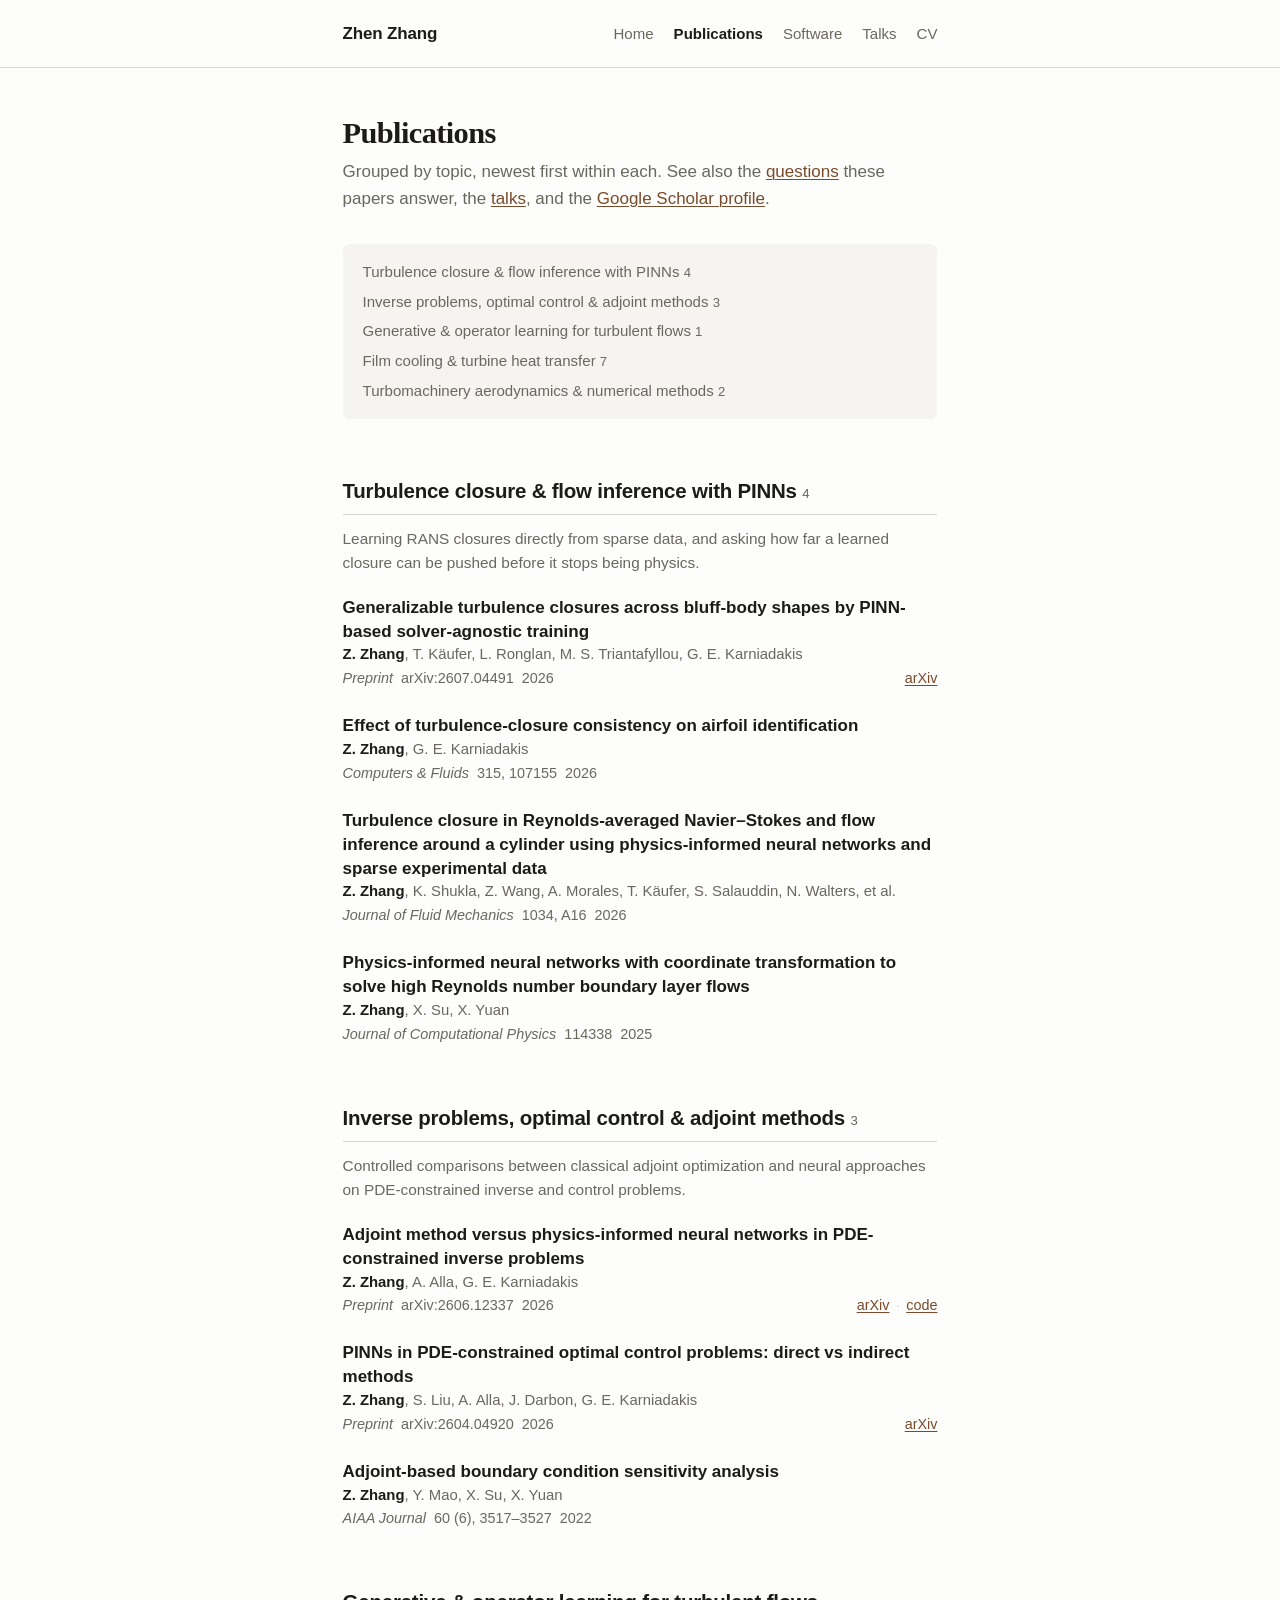
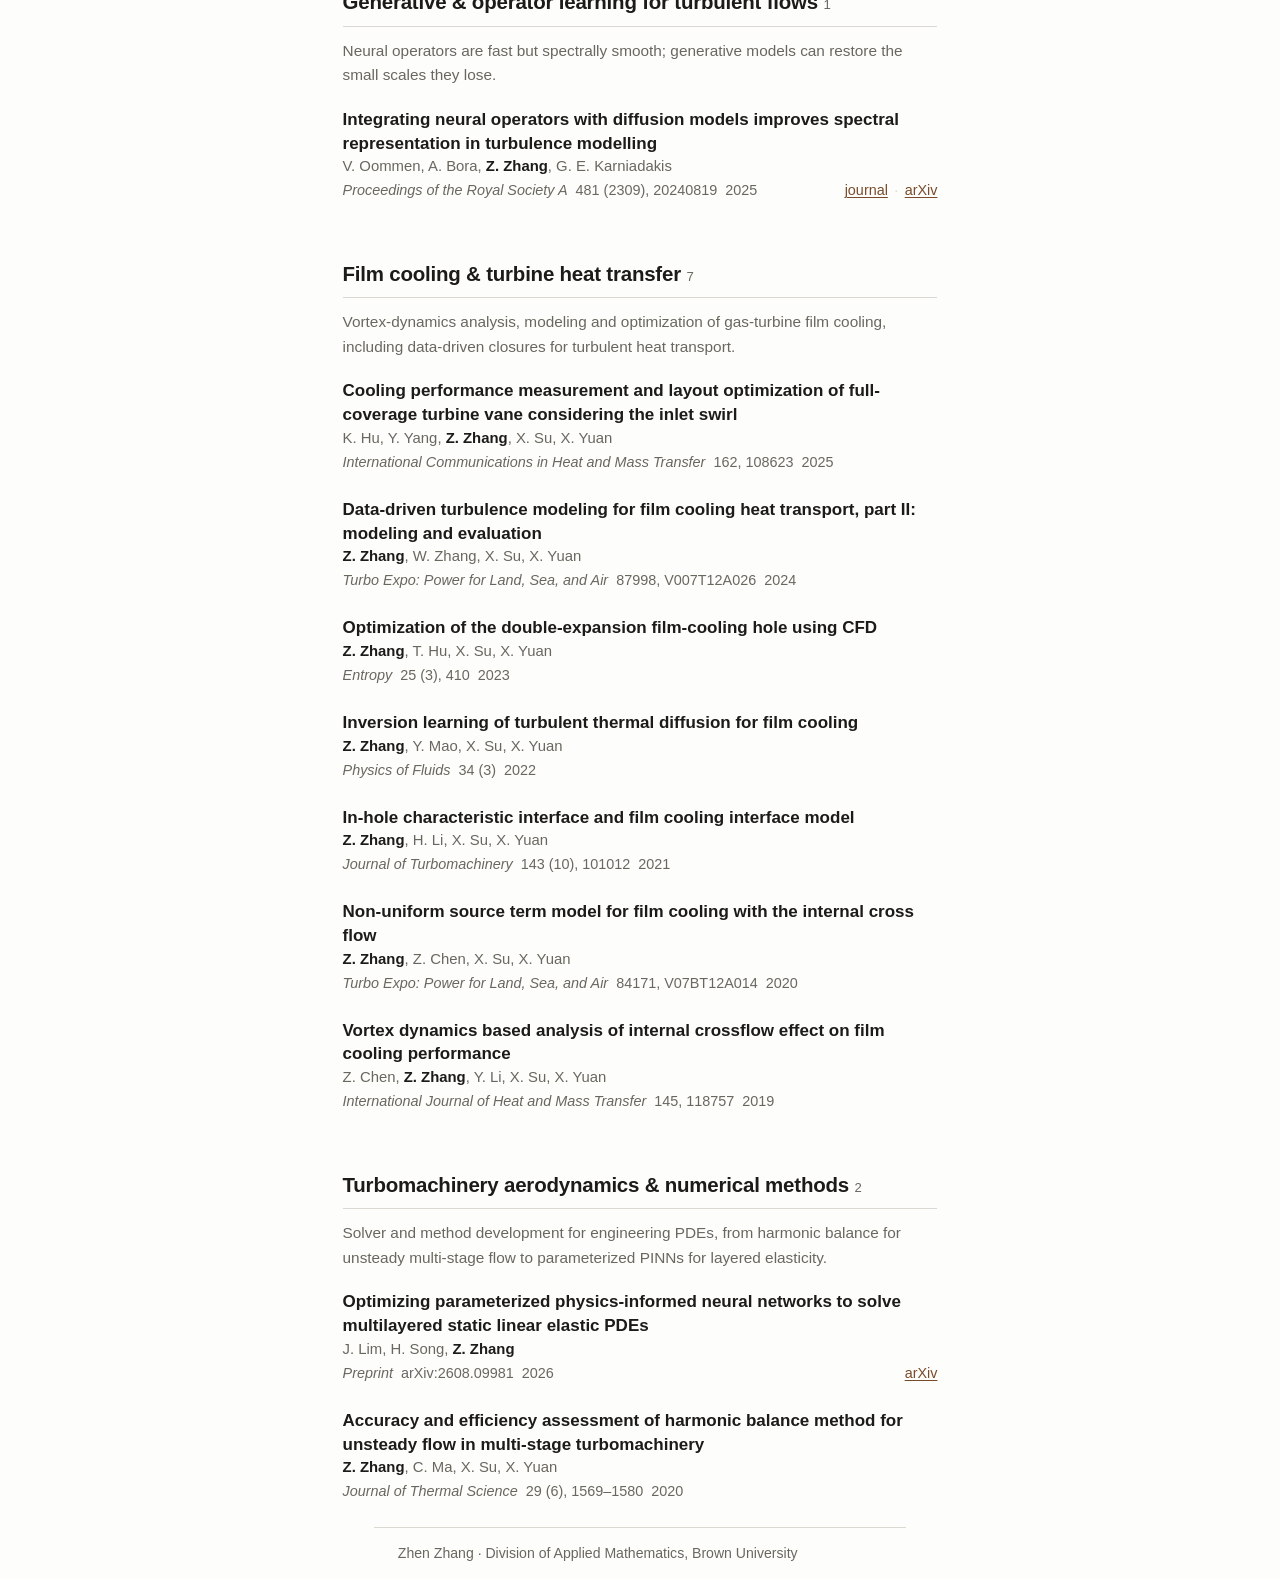
==== publications.html @ e5ca9603 "Add research homepage: topic-grouped publications and question-led landing page Zero-build static si" ====
<!DOCTYPE html>
<html lang="en">
<head>
<meta charset="utf-8">
<meta name="viewport" content="width=device-width, initial-scale=1">
<title>Publications — Zhen Zhang</title>
<meta name="description" content="Publications of Zhen Zhang, grouped by research topic: turbulence closure, inverse problems and adjoint methods, generative and operator learning, film cooling, and turbomachinery numerics.">
<link rel="icon" href="assets/favicon.svg" type="image/svg+xml">
<link rel="stylesheet" href="assets/style.css">
<script type="module" src="assets/site.js"></script>
</head>
<body>

<header class="masthead">
  <div class="wrap">
    <a class="brand" href="index.html">Zhen Zhang</a>
    <nav>
      <a href="index.html">Home</a>
      <a href="publications.html" aria-current="page">Publications</a>
      <a href="software.html">Software</a>
      <a href="talks.html">Talks</a>
      <a href="cv.pdf">CV</a>
    </nav>
  </div>
</header>

<main class="wrap">

  <div class="page-title">
    <h1>Publications</h1>
    <p>Grouped by topic, newest first within each. See also the
      <a href="index.html#questions">questions</a> these papers answer, the
      <a href="talks.html">talks</a>, and the
      <a href="https://scholar.google.com/citations?user=QUzLPYgAAAAJ&amp;hl=en">Google Scholar profile</a>.</p>
  </div>

  <noscript>
    <p class="error">This page renders its publication list with JavaScript.
    With JavaScript disabled, see the
    <a href="https://scholar.google.com/citations?user=QUzLPYgAAAAJ&amp;hl=en">Google Scholar profile</a>
    instead.</p>
  </noscript>

  <nav class="topic-nav" data-render="topic-nav" aria-label="Topics"></nav>

  <div data-render="topics"></div>

</main>

<footer class="wrap">
  <p>Zhen Zhang &middot; Division of Applied Mathematics, Brown University</p>
</footer>

</body>
</html>
---- assets/style.css ----
:root {
  --bg: #fdfdfc;
  --surface: #f5f4f1;
  --text: #1c1b19;
  --muted: #6a675f;
  --faint: #dbd8d1;
  --accent: #7a4b2a;
  --measure: 68ch;
  --font: -apple-system, BlinkMacSystemFont, "Segoe UI", Roboto, "Helvetica Neue",
    Arial, sans-serif;
  --serif: "Iowan Old Style", "Palatino Linotype", Palatino, Georgia, serif;
}

@media (prefers-color-scheme: dark) {
  :root {
    --bg: #161513;
    --surface: #201f1c;
    --text: #e8e6e1;
    --muted: #9c988e;
    --faint: #35332e;
    --accent: #d19a6a;
  }
}

*, *::before, *::after { box-sizing: border-box; }

html { -webkit-text-size-adjust: 100%; }

body {
  margin: 0;
  background: var(--bg);
  color: var(--text);
  font-family: var(--font);
  font-size: 17px;
  line-height: 1.6;
}

.wrap {
  max-width: var(--measure);
  margin: 0 auto;
  padding: 0 1.5rem;
}

a { color: var(--accent); text-decoration-thickness: 1px; text-underline-offset: 2px; }
a:hover { text-decoration-thickness: 2px; }

code {
  font-family: ui-monospace, SFMono-Regular, Menlo, Consolas, monospace;
  font-size: 0.9em;
  background: var(--surface);
  padding: 0.1em 0.35em;
  border-radius: 3px;
}

/* ---------- masthead ---------- */

.masthead {
  border-bottom: 1px solid var(--faint);
  margin-bottom: 3rem;
}

.masthead .wrap {
  display: flex;
  flex-wrap: wrap;
  gap: 0.5rem 1.5rem;
  align-items: baseline;
  justify-content: space-between;
  padding-top: 1.25rem;
  padding-bottom: 1.25rem;
}

.brand {
  font-weight: 600;
  color: var(--text);
  text-decoration: none;
  letter-spacing: -0.01em;
}

nav { display: flex; flex-wrap: wrap; gap: 1.25rem; }

nav a {
  color: var(--muted);
  text-decoration: none;
  font-size: 0.94rem;
}

nav a:hover, nav a[aria-current="page"] { color: var(--text); }
nav a[aria-current="page"] { font-weight: 600; }

/* ---------- headings ---------- */

h1 {
  font-family: var(--serif);
  font-size: 2.4rem;
  line-height: 1.15;
  letter-spacing: -0.02em;
  margin: 0 0 0.4rem;
}

h2 {
  font-size: 1.28rem;
  letter-spacing: -0.01em;
  margin: 3.5rem 0 0.75rem;
  padding-bottom: 0.4rem;
  border-bottom: 1px solid var(--faint);
}

h3 {
  font-family: var(--serif);
  font-size: 1.2rem;
  line-height: 1.35;
  margin: 0 0 0.6rem;
}

.page-title { margin-bottom: 2rem; }
.page-title h1 { font-size: 1.9rem; }
.page-title p { color: var(--muted); margin: 0; }

/* ---------- hero ---------- */

.hero .role { color: var(--muted); margin: 0 0 1.25rem; }

.hero .tagline {
  font-family: var(--serif);
  font-size: 1.2rem;
  line-height: 1.5;
  margin: 0;
}

/* ---------- questions ---------- */

.question {
  margin: 0 0 2.5rem;
  padding-left: 1.1rem;
  border-left: 2px solid var(--faint);
}

.question:hover { border-left-color: var(--accent); }
.question h3 { color: var(--text); }
.question > p { margin: 0 0 0.9rem; }

.pub-refs { list-style: none; margin: 0; padding: 0; }

.pub-ref {
  font-size: 0.92rem;
  line-height: 1.45;
  margin-bottom: 0.4rem;
  padding-left: 1rem;
  text-indent: -1rem;
}

.pub-ref::before { content: "→ "; color: var(--muted); }
.pub-ref-meta { color: var(--muted); display: block; }

/* ---------- topics & publications ---------- */

.topic-nav {
  display: flex;
  flex-direction: column;
  gap: 0.35rem;
  background: var(--surface);
  border-radius: 6px;
  padding: 1rem 1.25rem;
  margin-bottom: 1rem;
}

.topic-nav a { text-decoration: none; font-size: 0.94rem; }
.topic-nav a:hover { text-decoration: underline; }

.count {
  color: var(--muted);
  font-size: 0.82rem;
  font-weight: 400;
  font-variant-numeric: tabular-nums;
}

.topic-blurb { color: var(--muted); margin: 0 0 1.25rem; font-size: 0.96rem; }

.pubs { list-style: none; margin: 0; padding: 0; }

.pub { margin-bottom: 1.5rem; scroll-margin-top: 1.5rem; }
.pub:target { background: var(--surface); border-radius: 4px; padding: 0.6rem 0.8rem; margin-left: -0.8rem; }

.pub-title { font-weight: 600; line-height: 1.4; }
.pub-authors { color: var(--muted); font-size: 0.93rem; }
.pub-authors strong { color: var(--text); font-weight: 600; }

.pub-meta {
  font-size: 0.9rem;
  color: var(--muted);
  display: flex;
  flex-wrap: wrap;
  gap: 0.1rem 0.5rem;
}

.pub-meta .venue { font-style: italic; }
.pub-meta .ref { font-variant-numeric: tabular-nums; }
.pub-meta .links { margin-left: auto; white-space: nowrap; }
.pub-meta .sep { margin: 0 0.4rem; color: var(--faint); }

/* ---------- software, news, contact ---------- */

.software { margin-bottom: 2rem; }
.software h3 { font-family: var(--font); font-size: 1rem; font-weight: 600; }
.software p { margin: 0 0 0.4rem; }
.accompanies { font-size: 0.9rem; color: var(--muted); }

.news { list-style: none; margin: 0; padding: 0; }

.news li {
  display: flex;
  gap: 1rem;
  font-size: 0.95rem;
  margin-bottom: 0.6rem;
}

.news-date {
  color: var(--muted);
  font-variant-numeric: tabular-nums;
  flex: 0 0 3.2rem;
}

.contact {
  list-style: none;
  margin: 0;
  padding: 0;
  display: flex;
  flex-wrap: wrap;
  gap: 0.5rem 1.5rem;
}

.error { color: var(--accent); }

/* ---------- footer ---------- */

footer {
  margin-top: 5rem;
  border-top: 1px solid var(--faint);
  padding: 1.5rem 0 3rem;
  font-size: 0.88rem;
  color: var(--muted);
}

footer a { color: var(--muted); }

/* ---------- narrow screens ---------- */

@media (max-width: 34rem) {
  body { font-size: 16px; }
  h1 { font-size: 1.9rem; }
  .masthead .wrap { flex-direction: column; align-items: flex-start; }
  .pub-meta .links { margin-left: 0; width: 100%; }
}
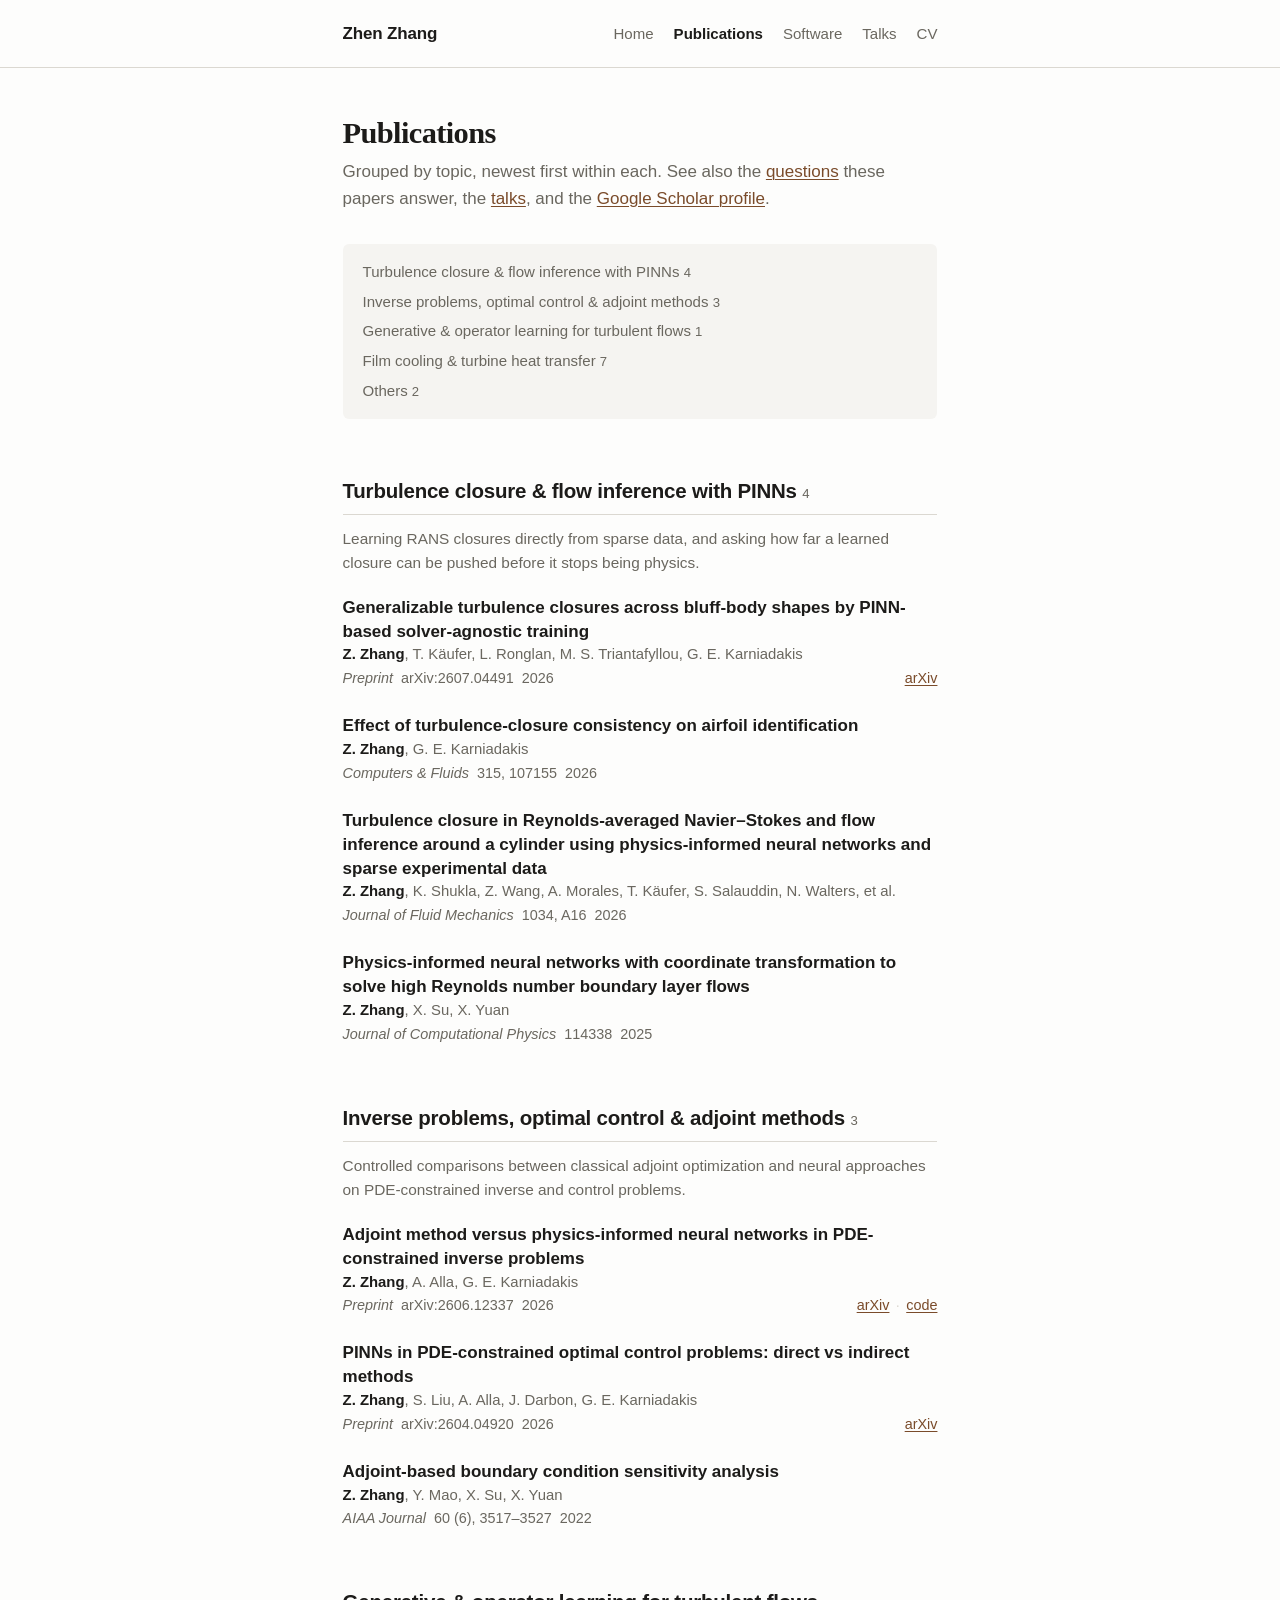
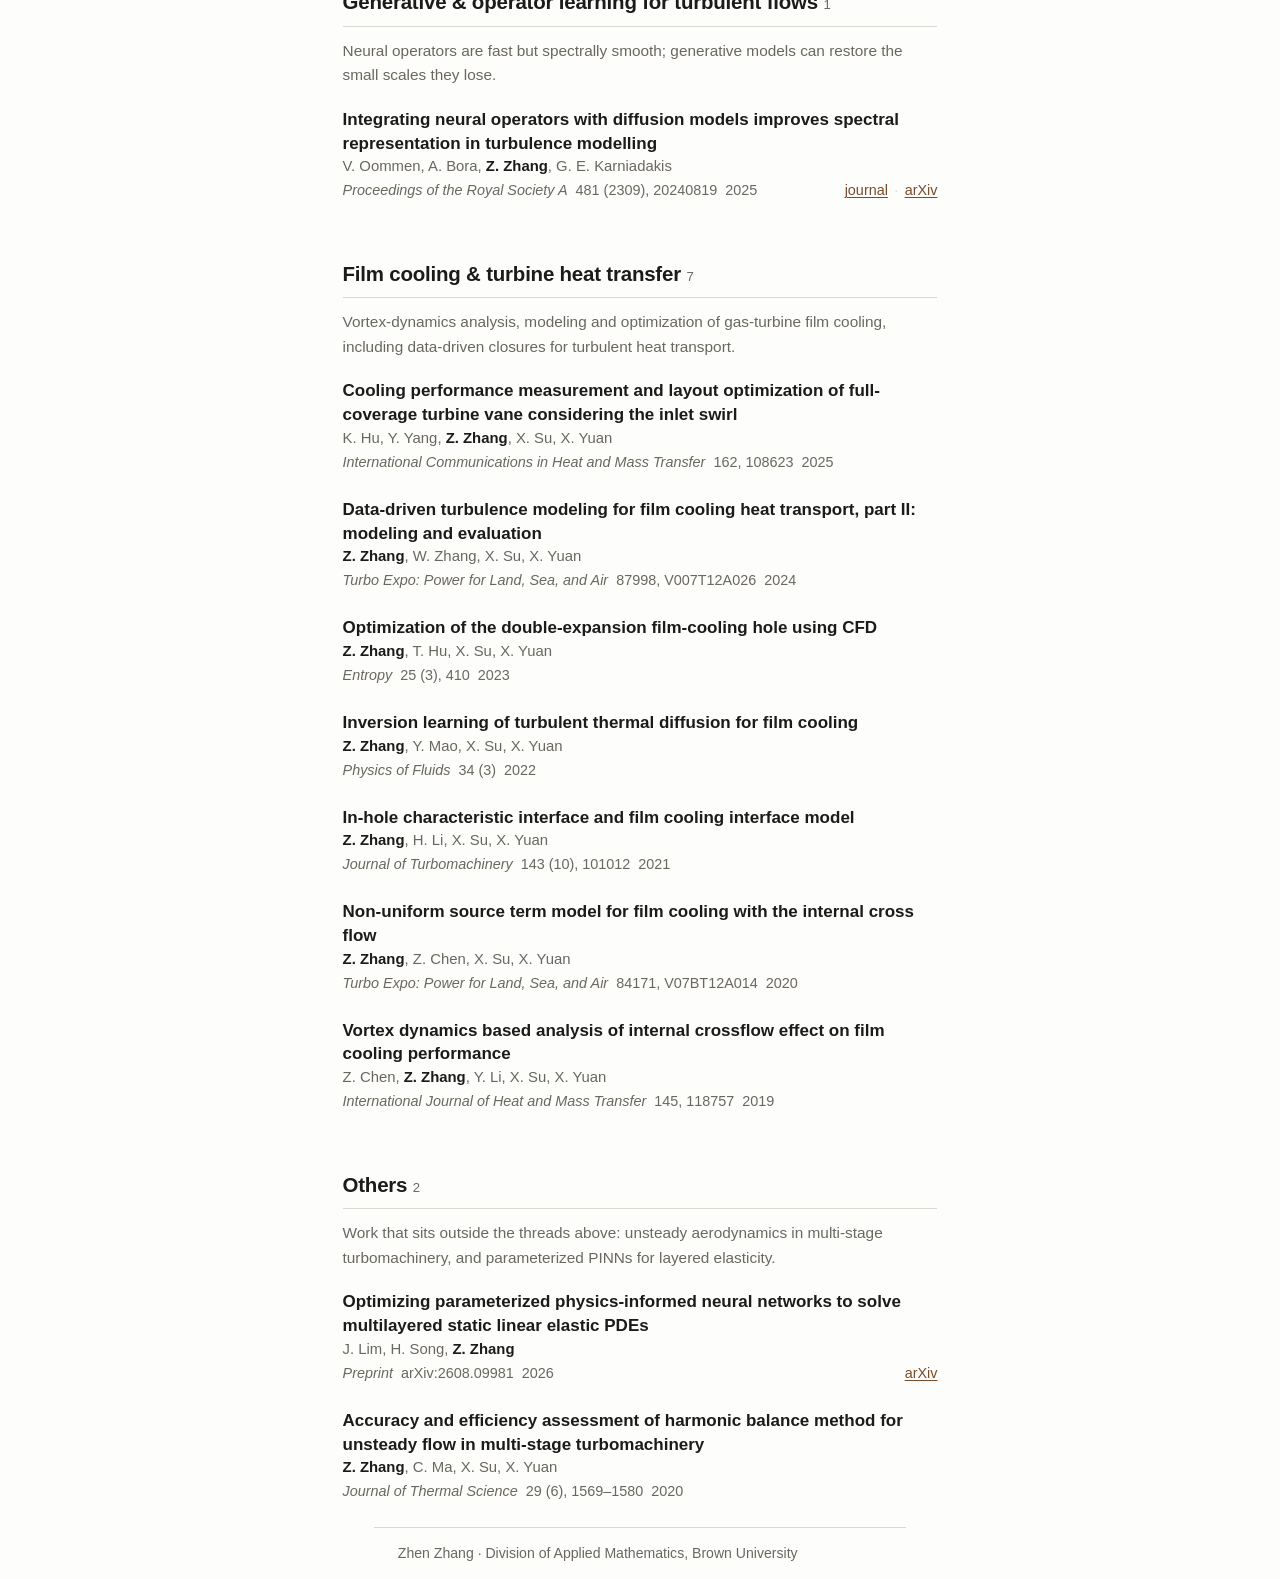
==== commit c07a301d: "Rename the turbomachinery-numerics topic to Others The bucket held a harmonic-balance solver study a" ====
--- a/publications.html
+++ b/publications.html
@@ -4,7 +4,7 @@
 <meta charset="utf-8">
 <meta name="viewport" content="width=device-width, initial-scale=1">
 <title>Publications — Zhen Zhang</title>
-<meta name="description" content="Publications of Zhen Zhang, grouped by research topic: turbulence closure, inverse problems and adjoint methods, generative and operator learning, film cooling, and turbomachinery numerics.">
+<meta name="description" content="Publications of Zhen Zhang, grouped by research topic: turbulence closure, inverse problems and adjoint methods, generative and operator learning, film cooling, and others.">
 <link rel="icon" href="assets/favicon.svg" type="image/svg+xml">
 <link rel="stylesheet" href="assets/style.css">
 <script type="module" src="assets/site.js"></script>
--- a/assets/style.css
+++ b/assets/style.css
@@ -118,6 +118,23 @@
 
 /* ---------- hero ---------- */
 
+.hero {
+  display: flex;
+  gap: 2rem;
+  align-items: flex-start;
+}
+
+.hero-text { flex: 1 1 0; min-width: 0; }
+
+.hero-photo {
+  flex: 0 0 auto;
+  width: 150px;
+  height: 150px;
+  border-radius: 6px;
+  object-fit: cover;
+  background: var(--surface);
+}
+
 .hero .role { color: var(--muted); margin: 0 0 1.25rem; }
 
 .hero .tagline {
@@ -249,5 +266,8 @@
   body { font-size: 16px; }
   h1 { font-size: 1.9rem; }
   .masthead .wrap { flex-direction: column; align-items: flex-start; }
+  /* photo above the name rather than crowding it */
+  .hero { flex-direction: column-reverse; align-items: flex-start; gap: 1.25rem; }
+  .hero-photo { width: 110px; height: 110px; }
   .pub-meta .links { margin-left: 0; width: 100%; }
 }
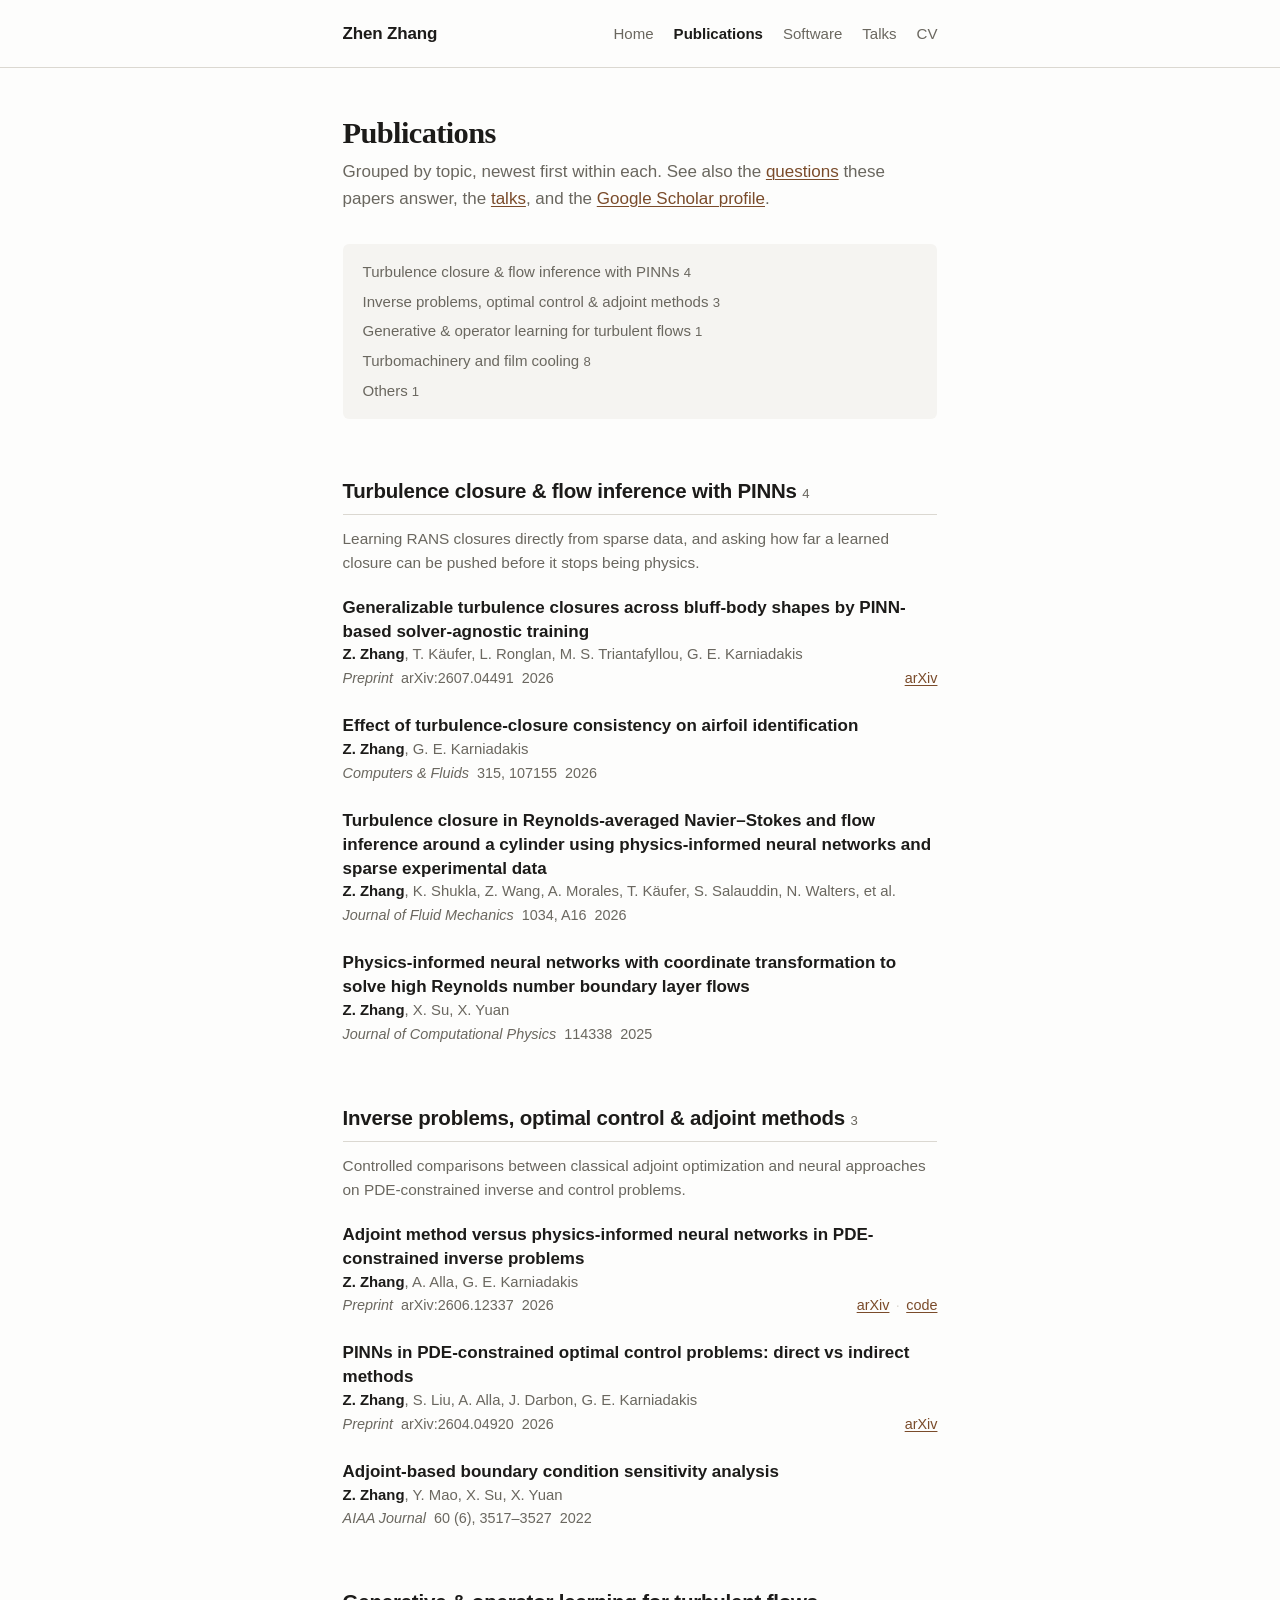
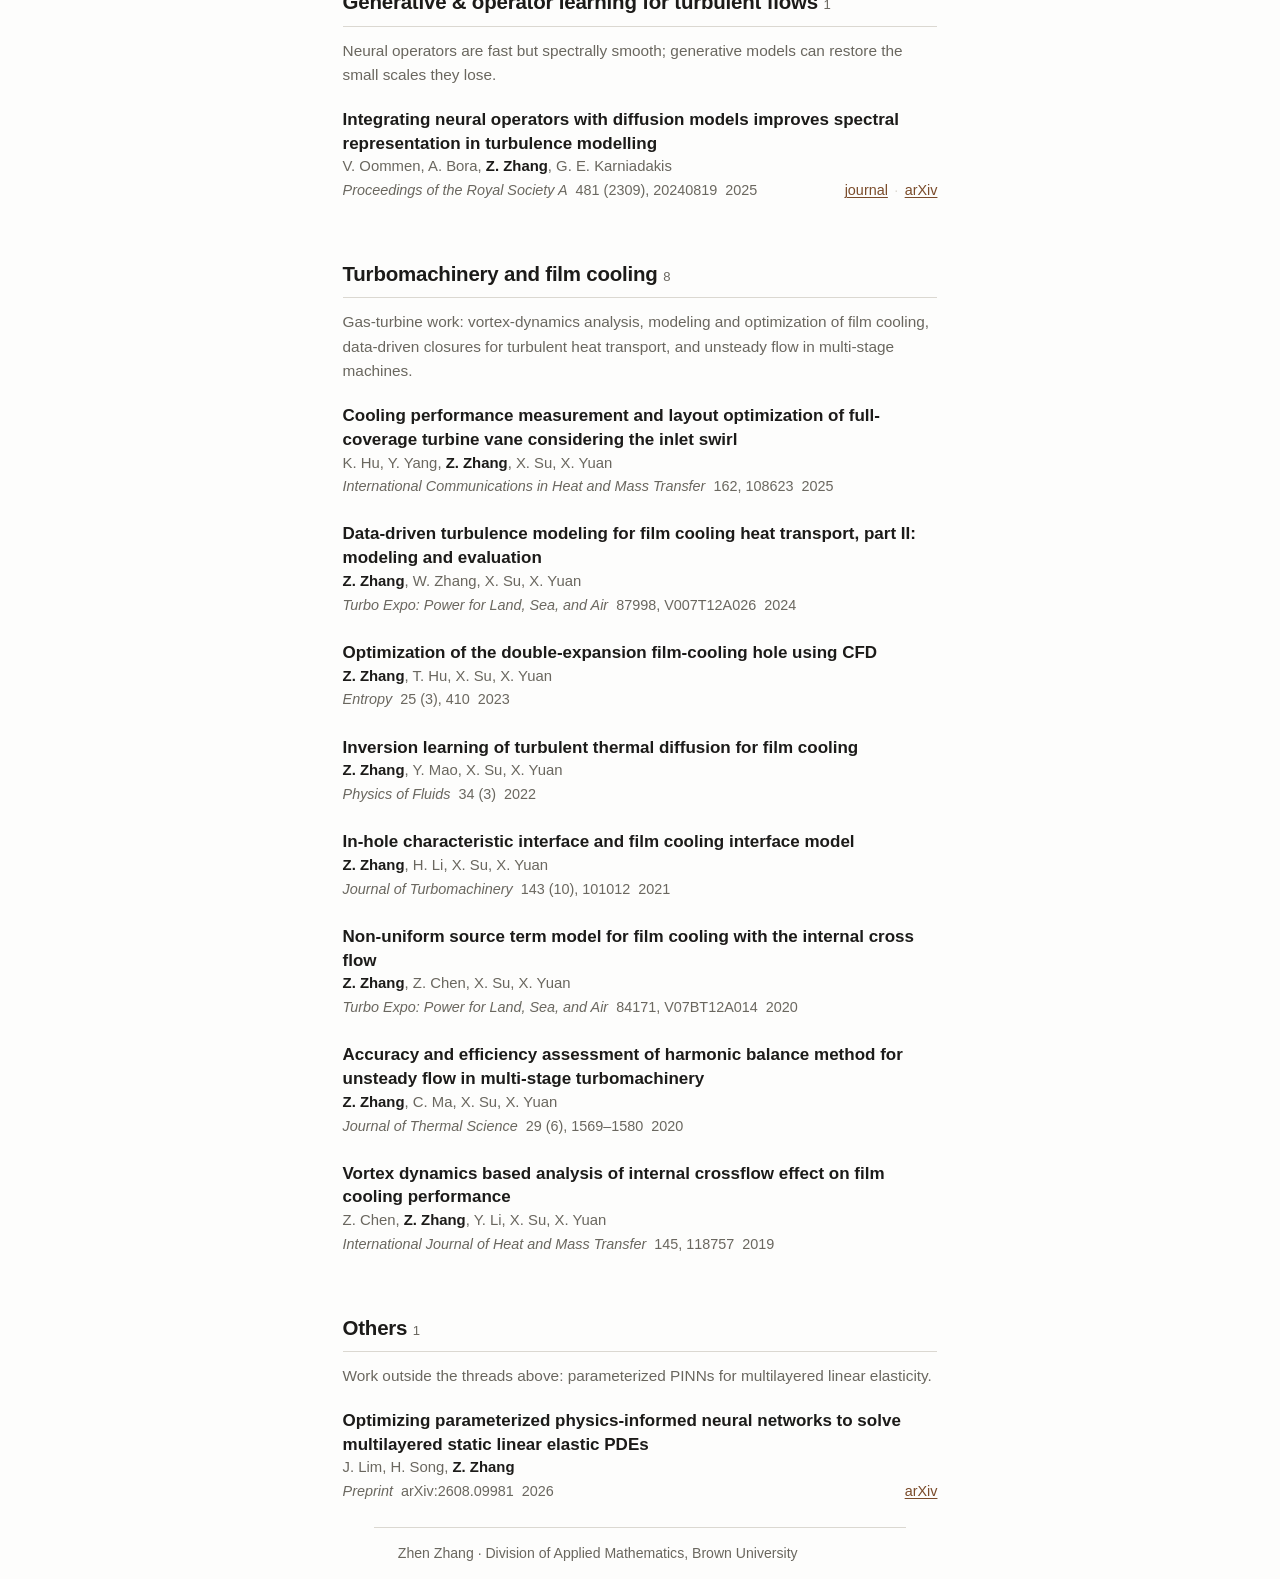
==== commit 235650dc: "Group the harmonic balance paper with turbomachinery and film cooling The unsteady multi-stage turbo" ====
--- a/publications.html
+++ b/publications.html
@@ -4,7 +4,7 @@
 <meta charset="utf-8">
 <meta name="viewport" content="width=device-width, initial-scale=1">
 <title>Publications — Zhen Zhang</title>
-<meta name="description" content="Publications of Zhen Zhang, grouped by research topic: turbulence closure, inverse problems and adjoint methods, generative and operator learning, film cooling, and others.">
+<meta name="description" content="Publications of Zhen Zhang, grouped by research topic: turbulence closure, inverse problems and adjoint methods, generative and operator learning, turbomachinery and film cooling, and others.">
 <link rel="icon" href="assets/favicon.svg" type="image/svg+xml">
 <link rel="stylesheet" href="assets/style.css">
 <script type="module" src="assets/site.js"></script>
--- a/assets/style.css
+++ b/assets/style.css
@@ -118,21 +118,36 @@
 
 /* ---------- hero ---------- */
 
+/* Narrow first: photo above the name. */
 .hero {
   display: flex;
-  gap: 2rem;
+  flex-direction: column;
   align-items: flex-start;
-}
-
-.hero-text { flex: 1 1 0; min-width: 0; }
+  gap: 1.25rem;
+}
+
+.hero-text { min-width: 0; }
 
 .hero-photo {
-  flex: 0 0 auto;
-  width: 150px;
-  height: 150px;
+  width: 110px;
+  height: 110px;
   border-radius: 6px;
   object-fit: cover;
   background: var(--surface);
+}
+
+/* Wider: float the photo so a long tagline wraps beside it and then reclaims
+   the full measure, instead of running down a column the photo narrowed. */
+@media (min-width: 34.0625rem) {
+  .hero { display: block; }
+  .hero::after { content: ""; display: table; clear: both; }
+
+  .hero-photo {
+    float: right;
+    width: 150px;
+    height: 150px;
+    margin: 0 0 1rem 2rem;
+  }
 }
 
 .hero .role { color: var(--muted); margin: 0 0 1.25rem; }
@@ -266,8 +281,5 @@
   body { font-size: 16px; }
   h1 { font-size: 1.9rem; }
   .masthead .wrap { flex-direction: column; align-items: flex-start; }
-  /* photo above the name rather than crowding it */
-  .hero { flex-direction: column-reverse; align-items: flex-start; gap: 1.25rem; }
-  .hero-photo { width: 110px; height: 110px; }
   .pub-meta .links { margin-left: 0; width: 100%; }
 }
